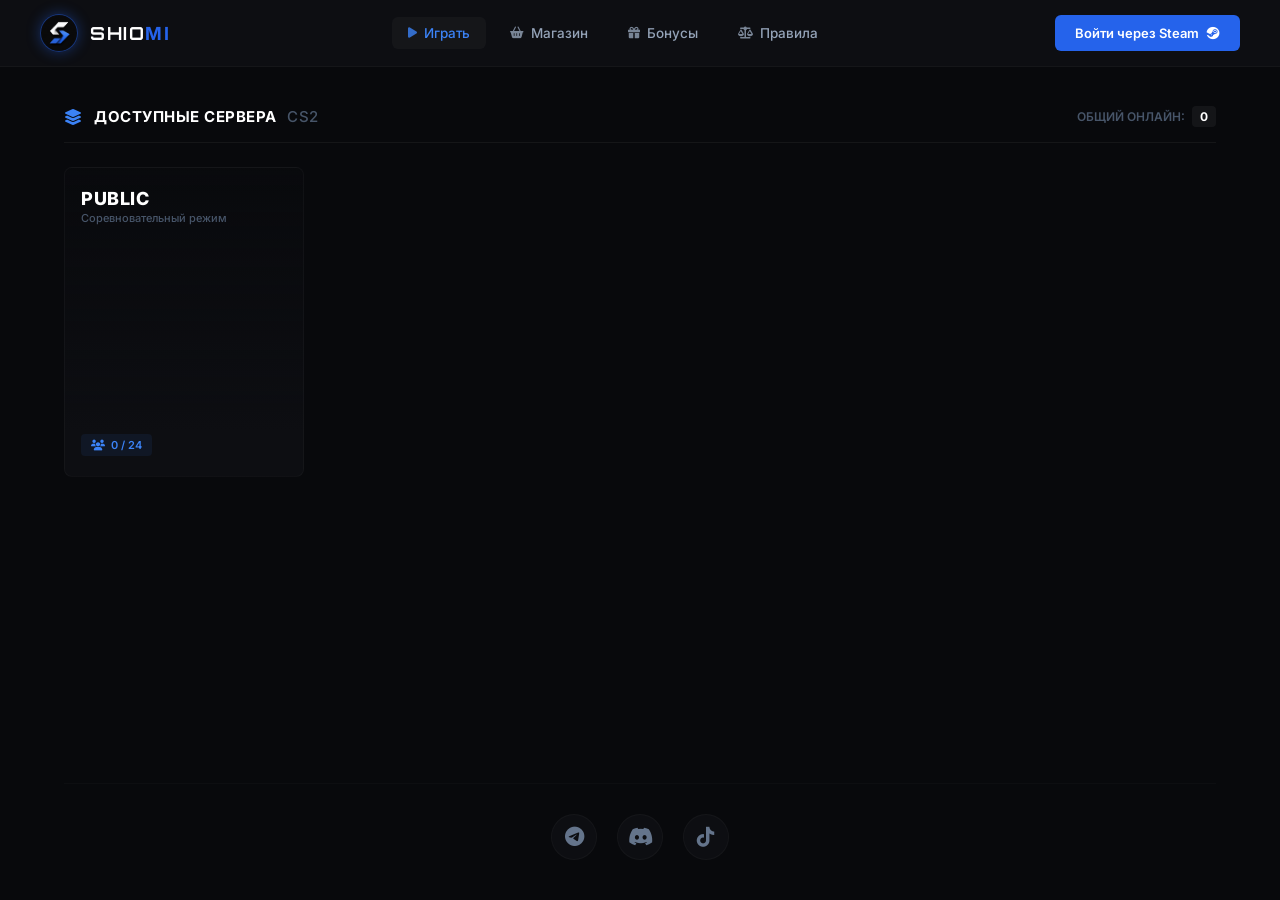
==== index.html @ 79d38d44 "Deploy frontend" ====
<!DOCTYPE html>
<html lang="ru">
<head>
    <meta charset="UTF-8">
    <meta name="viewport" content="width=device-width, initial-scale=1.0">
    <title>ShioMI — Сервера KC2</title>
    <link rel="stylesheet" href="style.css">
    <link rel="stylesheet" href="https://cdnjs.cloudflare.com/ajax/libs/font-awesome/6.4.0/css/all.min.css">
</head>
<body>

    <header class="header">
        <div class="logo-section">
            <div class="logo-icon">ShioMI</div>
            <span class="logo-text">SHIO<span>MI</span></span>
        </div>
        
        <nav class="nav">
            <a href="#" class="nav-link active" data-tab="play"><i class="fa-solid fa-play"></i> Играть</a>
            <a href="#" class="nav-link" data-tab="shop"><i class="fa-solid fa-basket-shopping"></i> Магазин</a>
            <a href="#" class="nav-link" data-tab="bonus"><i class="fa-solid fa-gift"></i> Бонусы</a>
            <a href="#" class="nav-link" data-tab="rules"><i class="fa-solid fa-scale-balanced"></i> Правила</a>
        </nav>

        <button class="btn-steam" id="steamBtn">
            Войти через Steam <i class="fa-brands fa-steam"></i>
        </button>
    </header>

    <main class="container">
        
        <div id="content-play" class="tab-content active">
            <div class="server-header">
                <div class="server-title">
                    <i class="fa-solid fa-layer-group text-blue"></i>
                    <h2>ДОСТУПНЫЕ СЕРВЕРА <span>CS2</span></h2>
                </div>
                <span class="player-count">ОБЩИЙ ОНЛАЙН: <strong id="live-online-header">0</strong></span>
            </div>

            <div class="server-content-area">
                <div class="server-card-layout">
                    <div id="publicServerCard" class="server-card-main" style="background-image: linear-gradient(to top, #0d0e12 15%, rgba(13, 14, 18, 0.2) 100%), url('https://images.unsplash.com/photo-1553481187-be93c21490a9?auto=format&fit=crop&q=80&w=400');">
                        <div class="card-inner">
                            <div class="card-header-info">
                                <h3>PUBLIC</h3>
                                <p>Соревновательный режим</p>
                            </div>
                            <div class="card-status-footer">
                                <span class="slots-badge"><i class="fa-solid fa-users"></i> <span id="live-online-card">0 / 24</span></span>
                            </div>
                        </div>
                    </div>
                </div>
            </div>
        </div>

        <div id="content-shop" class="tab-content">
            <div class="server-header">
                <div class="server-title">
                    <i class="fa-solid fa-basket-shopping text-blue"></i>
                    <h2>МАГАЗИН ДОНАТА <span></span></h2>
                </div>
            </div>

            <div class="shop-grid">
                <div class="shop-card shiomi-status">
                    <div class="shop-card-badge status-gold">EXCLUSIVE</div>
                    <div class="shop-card-icon"><i class="fa-solid fa-gem"></i></div>
                    <h3>SHIOMI STATUS</h3>
                    <p>Полный доступ ко всем функциям: уникальный префикс [SHIOMI], иммунитет, доступ ко всем приватным скинам и ножам, х3 кредиты и кастомный цвет чата.</p>
                    <div class="shop-price">599 ₽ <span>/ мес</span></div>
                    <button class="btn-buy-steam shiomi-btn">Купить через Steam <i class="fa-brands fa-steam"></i></button>
                </div>

                <div class="shop-card">
                    <div class="shop-card-icon"><i class="fa-solid fa-crown text-blue"></i></div>
                    <h3>VIP СТАТУС</h3>
                    <p>Доступ к уникальным скинам, префиксам и тегам в табе, х2 кредиты.</p>
                    <div class="shop-price">249 ₽ <span>/ мес</span></div>
                    <button class="btn-buy-steam">Купить через Steam <i class="fa-brands fa-steam"></i></button>
                </div>

                <div class="shop-card premium">
                    <div class="shop-card-badge">POPULAR</div>
                    <div class="shop-card-icon"><i class="fa-solid fa-shield-halved"></i></div>
                    <h3>PREMIUM VIP</h3>
                    <p>Все права обычного VIP + иммунитет к кику, кастомные трейлы и аура.</p>
                    <div class="shop-price">350 ₽ <span>/ мес</span></div>
                    <button class="btn-buy-steam premium-btn">Купить через Steam <i class="fa-brands fa-steam"></i></button>
                </div>

                <div class="shop-card">
                    <div class="shop-card-icon"><i class="fa-solid fa-wand-magic-sparkles text-blue"></i></div>
                    <h3>АДМИНКА</h3>
                    <p>Возможность модерировать сервер, банить читеров и следить за порядком.</p>
                    <div class="shop-price">650 ₽ <span>/ мес</span></div>
                    <button class="btn-buy-steam">Купить через Steam <i class="fa-brands fa-steam"></i></button>
                </div>
            </div>
        </div>

        <div id="content-bonus" class="tab-content">
            <div class="server-header">
                <div class="server-title">
                    <i class="fa-solid fa-box-open text-blue"></i>
                    <h2>КЕЙС ФОРТУНЫ <span></span></h2>
                </div>
            </div>

            <div class="case-opening-section">
                <div class="case-roulette-outer">
                    <div class="case-pointer-top"></div>
                    <div class="case-pointer-bottom"></div>
                    
                    <div class="case-window" id="caseWindow">
                        <div class="case-tape" id="caseTape"></div>
                    </div>
                </div>

                <div class="case-controls">
                    <button id="openCaseBtn" class="btn-open-case">ОТКРЫТЬ КЕЙС</button>
                    <div id="caseResultMessage" class="case-win-notif"></div>
                </div>

                <div class="case-odds-table">
                    <h3><i class="fa-solid fa-list-ul text-blue"></i> Возможные призы</h3>
                    <div class="odds-grid">
                        <div class="odd-item"><span class="rarity-dot gray"></span> 100 Кредитов <small>40%</small></div>
                        <div class="odd-item"><span class="rarity-dot blue"></span> 500 Кредитов <small>30%</small></div>
                        <div class="odd-item"><span class="rarity-dot cyan"></span> VIP (3 дня) <small>18%</small></div>
                        <div class="odd-item"><span class="rarity-dot purple"></span> PREMIUM (3 дня) <small>8%</small></div>
                        <div class="odd-item"><span class="rarity-dot red"></span> АДМИНКА (3 дня) <small>3.5%</small></div>
                        <div class="odd-item gold-text"><span class="rarity-dot gold"></span> SHIOMI STATUS <small>0.5%</small></div>
                    </div>
                </div>
            </div>
        </div>

        <div id="content-rules" class="tab-content">
            <div class="server-header">
                <div class="server-title">
                    <i class="fa-solid fa-scale-balanced text-blue"></i>
                    <h2>СВОД ПРАВИЛ ПРОЕКТА</h2>
                </div>
            </div>

            <div class="rules-accordion">
                <div class="rules-item">
                    <div class="rules-question">1. Игровой процесс <i class="fa-solid fa-chevron-down"></i></div>
                    <div class="rules-answer">
                        Запрещено использование любых сторонних программ, скриптов, макросов или читов, дающих преимущество над другими игроками. Наказание: перманентный бан.
                    </div>
                </div>
                <div class="rules-item">
                    <div class="rules-question">2. Общение в чате и микрофоне <i class="fa-solid fa-chevron-down"></i></div>
                    <div class="rules-answer">
                        Запрещены оскорбления игроков, администрации, разжигание конфликтов, спам, флуд и реклама сторонних ресурсов. Уважайте окружающих. Наказание: мут от 30 минут до суток.
                    </div>
                </div>
                <div class="rules-item">
                    <div class="rules-question">3. Обязанности Администрации <i class="fa-solid fa-chevron-down"></i></div>
                    <div class="rules-answer">
                        Администратор обязан следить за порядком и справедливо наказывать нарушителей. Администратору запрещено злоупотреблять правами или кикать игроков без весомой причины.
                    </div>
                </div>
            </div>
        </div>

        <div id="serverModal" class="modal-overlay">
            <div class="modal-content">
                <button id="closeModalBtn" class="modal-close-btn">&times;</button>
                
                <div class="modal-server-badge">CS2 СЕРВЕР</div>
                <h3 class="modal-server-title">SHIOMI PUBLIC</h3>
                <p class="modal-server-desc">Классический соревновательный режим с уникальными скинами, проработанным балансом и лучшим тикрейтом.</p>
                
                <div class="modal-info-grid">
                    <div class="modal-info-item">
                        <span class="info-label">Текущий статус</span>
                        <span class="info-value text-blue"><i class="fa-solid fa-circle-check"></i> Работает</span>
                    </div>
                    <div class="modal-info-item">
                        <span class="info-label">Игроки онлайн</span>
                        <span class="info-value" id="modal-online-val">0 / 24</span>
                    </div>
                </div>

                <div class="ip-address-block">
                    <span class="ip-title">АДРЕС ДЛЯ ПОДКЛЮЧЕНИЯ</span>
                    <div class="ip-input-wrapper">
                        <input type="text" id="serverIpInput" value="170.168.115.48:27115" readonly>
                        <button id="copyIpBtn" class="btn-copy-ip" title="Копировать IP">
                            <i class="fa-regular fa-copy"></i>
                        </button>
                    </div>
                </div>

                <a href="steam://connect/170.168.115.48:27115" class="btn-connect-server">
                    ПОДКЛЮЧИТЬСЯ <i class="fa-solid fa-angles-right"></i>
                </a>
            </div>
        </div>

        <footer class="main-footer">
            <div class="footer-socials">
                <a href="https://t.me/shiomiteam" target="_blank" class="social-icon tg" title="Telegram">
                    <i class="fa-brands fa-telegram"></i>
                </a>
                <a href="https://discord.gg/QyHz7xycp" target="_blank" class="social-icon dc" title="Discord">
                    <i class="fa-brands fa-discord"></i>
                </a>
                <a href="https://tiktok.com/@твой_профиль" target="_blank" class="social-icon tt" title="TikTok">
                    <i class="fa-brands fa-tiktok"></i>
                </a>
            </div>
        </footer>

    </main>

    <script>
        // Измени на адрес своего бэкенда на хостинге, когда выложишь проект в сеть
        const BACKEND_URL = 'https://shiomi-backend.onrender.com';

        // Переключение вкладок
        const navLinks = document.querySelectorAll('.nav-link');
        const tabContents = document.querySelectorAll('.tab-content');

        navLinks.forEach(link => {
            link.addEventListener('click', (e) => {
                e.preventDefault();
                navLinks.forEach(l => l.classList.remove('active'));
                link.classList.add('active');
                tabContents.forEach(content => content.classList.remove('active'));
                const targetTab = link.getAttribute('data-tab');
                document.getElementById(`content-${targetTab}`).classList.add('active');
            });
        });

        // Спойлеры правил
        const rulesItems = document.querySelectorAll('.rules-item');
        rulesItems.forEach(item => {
            const question = item.querySelector('.rules-question');
            question.addEventListener('click', () => {
                item.classList.toggle('open');
            });
        });

        // ================= ЛОГИКА МОДАЛЬНОГО ОКНА СЕРВЕРА =================
        const serverCard = document.getElementById('publicServerCard');
        const serverModal = document.getElementById('serverModal');
        const closeModalBtn = document.getElementById('closeModalBtn');
        const copyIpBtn = document.getElementById('copyIpBtn');
        const serverIpInput = document.getElementById('serverIpInput');

        if (serverCard && serverModal) {
            serverCard.addEventListener('click', () => {
                serverModal.classList.add('active');
            });

            closeModalBtn.addEventListener('click', () => {
                serverModal.classList.remove('active');
            });

            serverModal.addEventListener('click', (e) => {
                if (e.target === serverModal) {
                    serverModal.classList.remove('active');
                }
            });
        }

        if (copyIpBtn && serverIpInput) {
            copyIpBtn.addEventListener('click', () => {
                serverIpInput.select();
                serverIpInput.setSelectionRange(0, 99999);
                navigator.clipboard.writeText(serverIpInput.value);
                
                const origIcon = copyIpBtn.innerHTML;
                copyIpBtn.innerHTML = '<i class="fa-solid fa-check" style="color: #22c55e;"></i>';
                setTimeout(() => {
                    copyIpBtn.innerHTML = origIcon;
                }, 2000);
            });
        }

        // ================= ЛОГИКА ДЛЯ СУНДУКА (КЕЙСА) =================
        const prizes = [
            { name: "100 КРЕДИТОВ", rarity: "gray", icon: "fa-solid fa-coins" },
            { name: "500 КРЕДИТОВ", rarity: "blue", icon: "fa-solid fa-coins" },
            { name: "VIP (3 ДНЯ)", rarity: "cyan", icon: "fa-solid fa-crown" },
            { name: "PREMIUM (3 ДНЯ)", rarity: "purple", icon: "fa-solid fa-shield-halved" },
            { name: "АДМИНКА (3 ДНЯ)", rarity: "red", icon: "fa-solid fa-wand-magic-sparkles" },
            { name: "SHIOMI STATUS", rarity: "gold", icon: "custom" }
        ];

        const chances = [40, 30, 18, 8, 3.5, 0.5];
        const tape = document.getElementById('caseTape');
        const openBtn = document.getElementById('openCaseBtn');
        const resultMsg = document.getElementById('caseResultMessage');
        const ITEM_WIDTH = 160;

        function getRandomPrize() {
            let r = Math.random() * 100;
            let acc = 0;
            for (let i = 0; i < chances.length; i++) {
                acc += chances[i];
                if (r <= acc) return prizes[i];
            }
            return prizes[0];
        }

        function initTape() {
            tape.innerHTML = '';
            for (let i = 0; i < 75; i++) {
                const prize = getRandomPrize();
                const item = document.createElement('div');
                item.className = `tape-item rarity-${prize.rarity}`;
                
                if (prize.icon === 'custom') {
                    item.innerHTML = `<div class="item-img custom-logo-item"></div><div class="item-name">${prize.name}</div>`;
                } else {
                    item.innerHTML = `<div class="item-img"><i class="${prize.icon}"></i></div><div class="item-name">${prize.name}</div>`;
                }
                tape.appendChild(item);
            }
        }

        if (tape) {
            initTape();
        }

        if (openBtn) {
            openBtn.addEventListener('click', () => {
                openBtn.disabled = true;
                resultMsg.classList.remove('show');
                
                tape.style.transition = 'none';
                tape.style.transform = 'translateX(0px)';
                
                initTape();

                const winIndex = 50; 
                const winningPrize = getRandomPrize();
                
                const items = tape.querySelectorAll('.tape-item');
                const targetItem = items[winIndex];
                targetItem.className = `tape-item rarity-${winningPrize.rarity}`;
                if (winningPrize.icon === 'custom') {
                    targetItem.innerHTML = `<div class="item-img custom-logo-item"></div><div class="item-name">${winningPrize.name}</div>`;
                } else {
                    targetItem.innerHTML = `<div class="item-img"><i class="${winningPrize.icon}"></i></div><div class="item-name">${winningPrize.name}</div>`;
                }

                const windowWidth = document.getElementById('caseWindow').offsetWidth;
                const targetPos = (winIndex * ITEM_WIDTH) - (windowWidth / 2) + (ITEM_WIDTH / 2);
                
                const randomShift = Math.floor(Math.random() * 80) - 40;

                setTimeout(() => {
                    tape.style.transition = 'transform 5s cubic-bezier(0.1, 0.8, 0.1, 1)';
                    tape.style.transform = `translateX(-${targetPos + randomShift}px)`;
                }, 50);

                setTimeout(() => {
                    resultMsg.innerHTML = `ВЫ ВЫИГРАЛИ: <span class="text-${winningPrize.rarity}">${winningPrize.name}</span>`;
                    resultMsg.classList.add('show');
                    openBtn.disabled = false;
                }, 5300);
            });
        }

        // ================= СИНХРОНИЗАЦИЯ С БЭКЕНДОМ =================

        // Получение онлайна с бэка в реальном времени
        async function updateServerStats() {
            try {
                const response = await fetch(`${BACKEND_URL}/api/server-stats`);
                const data = await response.json();
                document.getElementById('live-online-header').innerText = data.online;
                document.getElementById('live-online-card').innerText = `${data.online} / ${data.maxPlayers}`;
                
                const modalOnline = document.getElementById('modal-online-val');
                if (modalOnline) {
                    modalOnline.innerText = `${data.online} / ${data.maxPlayers}`;
                }
            } catch (err) {
                console.error("Ошибка обновления статистики:", err);
            }
        }
        updateServerStats();
        setInterval(updateServerStats, 15000);

        // Кнопка перенаправления на авторизацию Steam
        const steamBtn = document.getElementById('steamBtn');
        if (steamBtn) {
            steamBtn.addEventListener('click', () => {
                window.location.href = `${BACKEND_URL}/auth/steam`;
            });
        }

        // Проверка авторизации (добавлен credentials для кук сессий)
        async function checkAuth() {
            try {
                const response = await fetch(`${BACKEND_URL}/api/user`, { credentials: 'include' });
                const user = await response.json();
                if (user.logged && steamBtn) {
                    steamBtn.outerHTML = `
                        <div class="user-profile-header">
                            <img src="${user.avatar}" alt="Avatar" class="user-avatar">
                            <span class="user-name">${user.username}</span>
                            <a href="${BACKEND_URL}/auth/logout" class="btn-logout" title="Выйти"><i class="fa-solid fa-right-from-bracket"></i></a>
                        </div>
                    `;
                }
            } catch (err) {
                console.error("Ошибка проверки авторизации:", err);
            }
        }
        checkAuth();
    </script>
</body>
</html>
---- style.css ----
/* ==========================================================================
   ОСНОВНЫЕ СТИЛИ И ПАЛИТРА ПРОЕКТА SHIOMI
   ========================================================================== */
@import url('https://fonts.googleapis.com/css2?family=Inter:wght@400;500;600;700;800&family=Orbitron:wght@700;900&display=swap');

* {
    margin: 0;
    padding: 0;
    box-sizing: border-box;
    font-family: 'Inter', sans-serif;
}

body {
    background-color: #08090c;
    color: #94a3b8;
    min-height: 100vh;
    display: flex;
    flex-direction: column;
    overflow-x: hidden;
}

/* Кастомный неоновый скроллбар */
::-webkit-scrollbar {
    width: 6px;
}
::-webkit-scrollbar-track {
    background: #08090c;
}
::-webkit-scrollbar-thumb {
    background: #2563eb;
    border-radius: 3px;
}

/* ==========================================================================
   ШАПКА САЙТА (HEADER)
   ========================================================================== */
.header {
    background-color: #0d0e12;
    padding: 14px 40px;
    display: flex;
    justify-content: space-between;
    align-items: center;
    border-bottom: 1px solid rgba(255, 255, 255, 0.03);
}

.logo-section {
    display: flex;
    align-items: center;
    gap: 12px;
}

.logo-icon {
    width: 38px;
    height: 38px;
    border-radius: 50%;
    background-image: url('logo.jpg'); 
    background-size: cover;
    background-position: center;
    position: relative;
    border: 1px solid rgba(37, 99, 235, 0.5);
    box-shadow: 0 0 14px rgba(37, 99, 235, 0.4);
    font-size: 0; 
    color: transparent;
}

.logo-text {
    font-family: 'Orbitron', sans-serif;
    font-weight: 700;
    font-size: 18px;
    color: #fff;
    letter-spacing: 1.5px;
}

.logo-text span {
    color: #2563eb;
}

.nav {
    display: flex;
    gap: 8px;
}

.nav-link {
    color: #94a3b8;
    text-decoration: none;
    font-size: 13.5px;
    font-weight: 500;
    padding: 8px 16px;
    border-radius: 6px;
    display: flex;
    align-items: center;
    gap: 7px;
    transition: all 0.2s ease;
}

.nav-link i {
    font-size: 12px;
    opacity: 0.8;
}

.nav-link:hover, .nav-link.active {
    color: #fff;
    background-color: rgba(255, 255, 255, 0.03);
}

.nav-link.active {
    color: #3b82f6;
}

.btn-steam {
    background-color: #2563eb;
    color: #fff;
    border: none;
    font-size: 13px;
    font-weight: 600;
    padding: 10px 20px;
    border-radius: 6px;
    cursor: pointer;
    display: flex;
    align-items: center;
    gap: 8px;
    transition: background-color 0.2s;
}

.btn-steam:hover {
    background-color: #1d4ed8;
}

.user-profile-header {
    display: flex;
    align-items: center;
    gap: 12px;
    background: rgba(255, 255, 255, 0.02);
    padding: 6px 14px;
    border-radius: 8px;
    border: 1px solid rgba(255, 255, 255, 0.05);
    animation: fadeIn 0.3s ease;
}

.user-avatar {
    width: 32px;
    height: 32px;
    border-radius: 6px;
    border: 1px solid #2563eb;
}

.user-name {
    color: #fff;
    font-size: 14px;
    font-weight: 600;
}

.btn-logout {
    color: #475569;
    text-decoration: none;
    font-size: 14px;
    margin-left: 4px;
    transition: color 0.2s;
    display: flex;
    align-items: center;
}

.btn-logout:hover {
    color: #ef4444;
}

/* ==========================================================================
   ОСНОВНОЙ КОНТЕНТ (CONTAINER)
   ========================================================================== */
.container {
    max-width: 1200px;
    width: 100%;
    margin: 40px auto auto auto;
    padding: 0 24px;
    display: flex;
    flex-direction: column;
    flex-grow: 1;
}

.server-header {
    display: flex;
    justify-content: space-between;
    align-items: center;
    border-bottom: 1px solid rgba(255, 255, 255, 0.05);
    padding-bottom: 16px;
    margin-bottom: 24px;
}

.server-title {
    display: flex;
    align-items: center;
    gap: 12px;
}

.server-title h2 {
    font-size: 15px;
    font-weight: 700;
    color: #fff;
    letter-spacing: 0.5px;
}

.server-title h2 span {
    color: #475569;
    font-weight: 500;
    margin-left: 6px;
}

.text-blue {
    color: #2563eb;
}

.player-count {
    font-size: 12px;
    font-weight: 600;
    color: #475569;
}

.player-count strong {
    color: #fff;
    background-color: rgba(255, 255, 255, 0.05);
    padding: 3px 8px;
    border-radius: 4px;
    margin-left: 4px;
}

/* ==========================================================================
   ВКЛАДКА: ИГРАТЬ (КАРТОЧКИ СЕРВЕРОВ)
   ========================================================================== */
.server-content-area {
    display: flex;
    justify-content: flex-start;
    margin-bottom: 60px;
}

.server-card-layout {
    width: 240px;
}

.server-card-main {
    height: 310px;
    border-radius: 8px;
    background-size: cover;
    background-position: center;
    position: relative;
    border: 1px solid rgba(255, 255, 255, 0.03);
    cursor: pointer;
    overflow: hidden;
    transition: transform 0.2s, box-shadow 0.2s;
}

.server-card-main::before {
    content: '';
    position: absolute;
    inset: 0;
    border-radius: 8px;
    padding: 1px;
    background: linear-gradient(to bottom, transparent, transparent);
    -webkit-mask: linear-gradient(#fff 0 0) content-box, linear-gradient(#fff 0 0);
    -webkit-mask-composite: xor;
    mask-composite: exclude;
    pointer-events: none;
    transition: background 0.3s ease;
}

.server-card-main:hover {
    transform: translateY(-4px);
    box-shadow: 0 12px 24px rgba(37, 99, 213, 0.2);
}

.server-card-main:hover::before {
    background: linear-gradient(to top, #2563eb, transparent);
}

.card-inner {
    position: absolute;
    inset: 0;
    display: flex;
    flex-direction: column;
    justify-content: space-between;
    padding: 20px 16px;
    z-index: 2;
}

.card-header-info h3 {
    font-size: 18px;
    font-weight: 800;
    color: #fff;
    letter-spacing: 0.5px;
    margin-bottom: 2px;
}

.card-header-info p {
    font-size: 11px;
    color: #475569;
    font-weight: 500;
}

.slots-badge {
    font-size: 11px;
    font-weight: 600;
    color: #3b82f6;
    background-color: rgba(59, 130, 246, 0.08);
    padding: 4px 10px;
    border-radius: 4px;
    display: inline-flex;
    align-items: center;
    gap: 6px;
}

/* Логика вкладок */
.tab-content {
    display: none;
    animation: fadeIn 0.3s ease-in-out;
}

.tab-content.active {
    display: block;
}

@keyframes fadeIn {
    from { opacity: 0; transform: translateY(6px); }
    to { opacity: 1; transform: translateY(0); }
}

/* ==========================================================================
   ВКЛАДКА: МАГАЗИН (VIP КАРТОЧКИ)
   ========================================================================== */
.shop-grid {
    display: grid;
    grid-template-columns: repeat(auto-fit, minmax(260px, 1fr));
    gap: 24px;
    margin: 20px 0 60px 0;
}

.shop-card {
    background-color: #0d0e12;
    border: 1px solid rgba(255, 255, 255, 0.02);
    border-radius: 10px;
    padding: 30px 24px;
    text-align: center;
    position: relative;
    display: flex;
    flex-direction: column;
    align-items: center;
    transition: transform 0.2s, box-shadow 0.2s;
}

.shop-card:hover {
    transform: translateY(-4px);
}

.shop-card-badge {
    position: absolute;
    top: 12px;
    right: 12px;
    background-color: #2563eb;
    color: #fff;
    font-size: 9px;
    font-weight: 700;
    padding: 2px 6px;
    border-radius: 4px;
    letter-spacing: 0.5px;
}

.shop-card-icon {
    font-size: 28px;
    margin-bottom: 16px;
    color: #fff;
}

.shop-card h3 {
    color: #fff;
    font-size: 16px;
    font-weight: 700;
    margin-bottom: 8px;
}

.shop-card p {
    font-size: 12px;
    color: #64748b;
    line-height: 1.5;
    margin-bottom: 20px;
    min-height: 36px;
}

.shop-price {
    font-size: 24px;
    font-weight: 800;
    color: #fff;
    margin-bottom: 20px;
    margin-top: auto;
}

.shop-price span {
    font-size: 13px;
    color: #475569;
    font-weight: 400;
}

.btn-buy-steam {
    width: 100%;
    background-color: #1a1c24;
    color: #fff;
    border: 1px solid rgba(255, 255, 255, 0.05);
    padding: 12px;
    border-radius: 6px;
    font-size: 12.5px;
    font-weight: 600;
    cursor: pointer;
    display: flex;
    align-items: center;
    justify-content: center;
    gap: 8px;
    transition: all 0.2s ease;
}

.btn-buy-steam:hover {
    background-color: #2563eb;
    border-color: #2563eb;
    box-shadow: 0 0 12px rgba(37, 99, 235, 0.35);
}

.shop-card.premium {
    border: 1px solid rgba(37, 99, 235, 0.25);
    box-shadow: 0 10px 30px rgba(37, 99, 235, 0.04);
}

.shop-card.premium .shop-card-icon {
    color: #3b82f6;
    text-shadow: 0 0 15px rgba(59, 130, 246, 0.5);
}

.premium-btn {
    background-color: #2563eb;
    border-color: #2563eb;
    box-shadow: 0 0 10px rgba(37, 99, 235, 0.2);
}

.premium-btn:hover {
    background-color: #1d4ed8;
    border-color: #1d4ed8;
    box-shadow: 0 0 16px rgba(37, 99, 235, 0.5);
}

.shop-card.shiomi-status {
    border: 1px solid rgba(234, 179, 8, 0.3);
    background: linear-gradient(180deg, #0d0e12 0%, #12100d 100%);
    box-shadow: 0 10px 30px rgba(234, 179, 8, 0.03);
}

.shop-card.shiomi-status:hover {
    box-shadow: 0 12px 24px rgba(234, 179, 8, 0.15);
}

.status-gold {
    background: linear-gradient(90deg, #eab308, #ca8a04) !important;
    color: #000 !important;
    font-weight: 800 !important;
}

.shop-card.shiomi-status .shop-card-icon {
    color: #eab308;
    text-shadow: 0 0 20px rgba(234, 179, 8, 0.6);
    animation: pulseGlow 2s infinite alternate;
}

@keyframes pulseGlow {
    from { text-shadow: 0 0 15px rgba(234, 179, 8, 0.4); }
    to { text-shadow: 0 0 25px rgba(234, 179, 8, 0.8); transform: scale(1.05); }
}

.shiomi-btn {
    background: linear-gradient(90deg, #eab308, #ca8a04);
    color: #0d0e12;
    border: none;
    font-weight: 700;
}

.shiomi-btn:hover {
    background: linear-gradient(90deg, #facc15, #eab308);
    color: #000;
    box-shadow: 0 0 16px rgba(234, 179, 8, 0.4) !important;
}

/* ==========================================================================
   СУНДУК / РУЛЕТКА (КЕЙСЫ В СТИЛЕ CS2)
   ========================================================================== */
.case-opening-section {
    background: #0d0e12;
    border-radius: 12px;
    padding: 40px;
    border: 1px solid rgba(255, 255, 255, 0.02);
    box-shadow: 0 20px 40px rgba(0,0,0,0.4);
    display: flex;
    flex-direction: column;
    align-items: center;
    margin-bottom: 60px;
}

.case-roulette-outer {
    width: 100%;
    position: relative;
    margin-bottom: 35px;
}

.case-pointer-top, .case-pointer-bottom {
    position: absolute;
    left: 50%;
    transform: translateX(-50%);
    width: 4px;
    height: 24px;
    background: #2563eb;
    z-index: 10;
    box-shadow: 0 0 14px #2563eb;
}
.case-pointer-top { top: -6px; border-radius: 0 0 4px 4px; }
.case-pointer-bottom { bottom: -6px; border-radius: 4px 4px 0 0; }

.case-window {
    width: 100%;
    height: 155px;
    background: rgba(0, 0, 0, 0.4);
    border: 1px solid rgba(255, 255, 255, 0.04);
    overflow: hidden;
    position: relative;
    border-radius: 6px;
}

.case-tape {
    display: flex;
    position: absolute;
    left: 0;
    height: 100%;
    align-items: center;
    gap: 10px;
    padding: 0 10px;
    will-change: transform;
}

.tape-item {
    min-width: 150px;
    height: 135px;
    background: #12141c;
    border-radius: 6px;
    display: flex;
    flex-direction: column;
    align-items: center;
    justify-content: center;
    border-bottom: 4px solid #475569;
    flex-shrink: 0;
    transition: background-color 0.2s;
}

.item-img { font-size: 28px; margin-bottom: 12px; color: #fff; }
.item-name { font-size: 10px; font-weight: 800; text-align: center; color: #fff; letter-spacing: 0.5px; padding: 0 6px; }

.custom-logo-item {
    width: 46px;
    height: 46px;
    background-image: url('logo.jpg');
    background-size: cover;
    background-position: center;
    border-radius: 50%;
    border: 2px solid #eab308;
    box-shadow: 0 0 10px rgba(234, 179, 8, 0.4);
}

.rarity-gray { border-bottom-color: #475569; }
.rarity-blue { border-bottom-color: #3b82f6; background: linear-gradient(180deg, #12141c 0%, rgba(59, 130, 246, 0.05) 100%); }
.rarity-cyan { border-bottom-color: #06b6d4; background: linear-gradient(180deg, #12141c 0%, rgba(6, 182, 212, 0.05) 100%); }
.rarity-purple { border-bottom-color: #a855f7; background: linear-gradient(180deg, #12141c 0%, rgba(168, 85, 247, 0.05) 100%); }
.rarity-red { border-bottom-color: #ef4444; background: linear-gradient(180deg, #12141c 0%, rgba(239, 68, 68, 0.05) 100%); }
.rarity-gold { border-bottom-color: #eab308; background: linear-gradient(180deg, #12141c 0%, rgba(234, 179, 8, 0.08) 100%); }

.btn-open-case {
    background: #2563eb;
    color: #fff;
    border: none;
    padding: 15px 50px;
    border-radius: 6px;
    font-weight: 800;
    font-size: 13px;
    cursor: pointer;
    transition: background-color 0.2s, transform 0.1s;
    text-transform: uppercase;
    letter-spacing: 0.5px;
}
.btn-open-case:hover { background-color: #1d4ed8; }
.btn-open-case:active { transform: scale(0.98); }
.btn-open-case:disabled { opacity: 0.4; cursor: not-allowed; transform: none; }

.case-win-notif {
    margin-top: 25px;
    font-family: 'Orbitron', sans-serif;
    font-size: 15px;
    font-weight: 900;
    letter-spacing: 0.5px;
    color: #fff;
    opacity: 0;
    transform: translateY(5px);
    transition: all 0.4s ease;
}
.case-win-notif.show { opacity: 1; transform: translateY(0); }

.text-gray { color: #94a3b8; }
.text-blue { color: #3b82f6; }
.text-cyan { color: #06b6d4; }
.text-purple { color: #a855f7; }
.text-red { color: #ef4444; text-shadow: 0 0 10px rgba(239, 68, 68, 0.3); }
.text-gold { color: #eab308; text-shadow: 0 0 12px rgba(234, 179, 8, 0.5); }

.case-odds-table { width: 100%; margin-top: 45px; border-top: 1px solid rgba(255, 255, 255, 0.03); padding-top: 30px; }
.case-odds-table h3 { font-size: 13px; color: #fff; font-weight: 700; margin-bottom: 16px; }
.odds-grid { display: grid; grid-template-columns: repeat(auto-fit, minmax(160px, 1fr)); gap: 12px; width: 100%; }
.odd-item { background: #11131a; padding: 12px 16px; border-radius: 6px; font-size: 12px; font-weight: 600; color: #94a3b8; display: flex; align-items: center; gap: 10px; border: 1px solid rgba(255, 255, 255, 0.01); }
.odd-item small { margin-left: auto; color: #475569; font-weight: 700; }
.gold-text { color: #eab308 !important; }
.rarity-dot { width: 7px; height: 7px; border-radius: 50%; flex-shrink: 0; }
.rarity-dot.gray { background: #475569; }
.rarity-dot.blue { background: #3b82f6; }
.rarity-dot.cyan { background: #06b6d4; }
.rarity-dot.purple { background: #a855f7; }
.rarity-dot.red { background: #ef4444; }
.rarity-dot.gold { background: #eab308; box-shadow: 0 0 6px #eab308; }

/* ==========================================================================
   ВКЛАДКА: ПРОПУСК И ПРАВИЛА
   ========================================================================== */
.pass-container {
    background: linear-gradient(135deg, #0d0e12, #07080a);
    border: 1px solid rgba(255, 255, 255, 0.02);
    border-radius: 12px;
    padding: 40px;
    margin-bottom: 60px;
}

.pass-info-box h3 {
    color: #fff;
    font-size: 20px;
    margin-bottom: 12px;
}

.pass-info-box p {
    font-size: 14px;
    line-height: 1.6;
    max-width: 700px;
    margin-bottom: 20px;
}

.pass-status strong {
    color: #3b82f6;
}

.rules-accordion {
    display: flex;
    flex-direction: column;
    gap: 12px;
    max-width: 800px;
    margin-bottom: 60px;
}

.rules-item {
    background-color: #0d0e12;
    border: 1px solid rgba(255, 255, 255, 0.02);
    border-radius: 8px;
    overflow: hidden;
}

.rules-question {
    padding: 16px 20px;
    color: #fff;
    font-size: 14px;
    font-weight: 600;
    cursor: pointer;
    display: flex;
    justify-content: space-between;
    align-items: center;
    user-select: none;
}

.rules-question i {
    font-size: 12px;
    color: #475569;
    transition: transform 0.2s;
}

.rules-answer {
    padding: 0 20px;
    max-height: 0;
    overflow: hidden;
    color: #64748b;
    font-size: 13px;
    line-height: 1.6;
    transition: all 0.2s ease-out;
}

.rules-item.open .rules-question i {
    transform: rotate(180deg);
    color: #2563eb;
}

.rules-item.open .rules-answer {
    padding: 0 20px 20px 20px;
    max-height: 200px;
}

/* ==========================================================================
   НОВЫЕ СТИЛИ: МОДАЛЬНОЕ ОКНО ИНФОРМАЦИИ О СЕРВЕРЕ
   ========================================================================== */
.modal-overlay {
    position: fixed;
    top: 0;
    left: 0;
    width: 100%;
    height: 100%;
    background-color: rgba(4, 5, 7, 0.85);
    backdrop-filter: blur(8px); /* Размытие заднего плана */
    z-index: 100;
    display: flex;
    align-items: center;
    justify-content: center;
    opacity: 0;
    pointer-events: none;
    transition: opacity 0.3s ease;
}

.modal-overlay.active {
    opacity: 1;
    pointer-events: auto;
}

.modal-content {
    background-color: #0d0e12;
    border: 1px solid rgba(255, 255, 255, 0.05);
    box-shadow: 0 20px 50px rgba(0, 0, 0, 0.6), 0 0 30px rgba(37, 99, 235, 0.05);
    width: 100%;
    max-width: 460px;
    padding: 35px 30px;
    border-radius: 12px;
    position: relative;
    transform: scale(0.9);
    transition: transform 0.3s ease;
    display: flex;
    flex-direction: column;
}

.modal-overlay.active .modal-content {
    transform: scale(1);
}

.modal-close-btn {
    position: absolute;
    top: 15px;
    right: 20px;
    background: none;
    border: none;
    color: #475569;
    font-size: 28px;
    cursor: pointer;
    transition: color 0.2s;
}

.modal-close-btn:hover {
    color: #fff;
}

.modal-server-badge {
    align-self: flex-start;
    font-size: 10px;
    font-weight: 800;
    color: #2563eb;
    background-color: rgba(37, 99, 235, 0.08);
    padding: 4px 10px;
    border-radius: 4px;
    letter-spacing: 1px;
    margin-bottom: 12px;
}

.modal-server-title {
    color: #fff;
    font-size: 22px;
    font-weight: 800;
    font-family: 'Orbitron', sans-serif;
    letter-spacing: 0.5px;
    margin-bottom: 8px;
}

.modal-server-desc {
    font-size: 12.5px;
    color: #64748b;
    line-height: 1.6;
    margin-bottom: 24px;
}

.modal-info-grid {
    display: grid;
    grid-template-columns: 1fr 1fr;
    gap: 15px;
    margin-bottom: 24px;
}

.modal-info-item {
    background-color: #12141c;
    border: 1px solid rgba(255, 255, 255, 0.02);
    border-radius: 6px;
    padding: 12px 16px;
    display: flex;
    flex-direction: column;
    gap: 4px;
}

.info-label {
    font-size: 10px;
    font-weight: 700;
    color: #475569;
    text-transform: uppercase;
    letter-spacing: 0.5px;
}

.info-value {
    color: #fff;
    font-size: 14px;
    font-weight: 700;
    display: flex;
    align-items: center;
    gap: 6px;
}

.info-value i {
    font-size: 12px;
}

.ip-address-block {
    margin-bottom: 28px;
}

.ip-title {
    font-size: 10px;
    font-weight: 700;
    color: #475569;
    letter-spacing: 0.5px;
    display: block;
    margin-bottom: 8px;
}

.ip-input-wrapper {
    display: flex;
    background-color: #08090c;
    border: 1px solid rgba(255, 255, 255, 0.05);
    border-radius: 6px;
    overflow: hidden;
}

.ip-input-wrapper input {
    background: none;
    border: none;
    color: #fff;
    padding: 14px 16px;
    font-size: 14px;
    font-weight: 700;
    flex-grow: 1;
    outline: none;
    letter-spacing: 0.5px;
}

.btn-copy-ip {
    background-color: #12141c;
    border: none;
    border-left: 1px solid rgba(255, 255, 255, 0.05);
    color: #64748b;
    padding: 0 16px;
    cursor: pointer;
    font-size: 16px;
    transition: all 0.2s;
}

.btn-copy-ip:hover {
    color: #fff;
    background-color: #161924;
}

.btn-connect-server {
    background-color: #2563eb;
    color: #fff;
    text-decoration: none;
    text-align: center;
    font-size: 13px;
    font-weight: 800;
    padding: 15px;
    border-radius: 6px;
    display: flex;
    align-items: center;
    justify-content: center;
    gap: 8px;
    letter-spacing: 0.5px;
    box-shadow: 0 4px 12px rgba(37, 99, 235, 0.2);
    transition: all 0.2s ease;
}

.btn-connect-server:hover {
    background-color: #1d4ed8;
    box-shadow: 0 6px 18px rgba(37, 99, 235, 0.4);
}

.btn-connect-server i {
    font-size: 11px;
    transition: transform 0.2s;
}

.btn-connect-server:hover i {
    transform: translateX(3px);
}

/* ==========================================================================
   ФУТЕР И СОЦИАЛЬНЫЕ СЕТИ
   ========================================================================== */
.main-footer {
    margin-top: auto;
    margin-bottom: 40px;
    display: flex;
    justify-content: center;
    border-top: 1px solid rgba(255, 255, 255, 0.02);
    padding-top: 30px;
}

.footer-socials {
    display: flex;
    gap: 20px;
}

.social-icon {
    width: 46px;
    height: 46px;
    background-color: #0d0e12;
    border: 1px solid rgba(255, 255, 255, 0.03);
    color: #64748b;
    border-radius: 50%;
    display: flex;
    align-items: center;
    justify-content: center;
    font-size: 20px;
    text-decoration: none;
    transition: all 0.3s cubic-bezier(0.4, 0, 0.2, 1);
}

.social-icon.tg:hover {
    color: #fff;
    background-color: #0088cc;
    border-color: #0088cc;
    box-shadow: 0 0 16px rgba(0, 136, 204, 0.6);
    transform: translateY(-3px);
}

.social-icon.dc:hover {
    color: #fff;
    background-color: #5865F2;
    border-color: #5865F2;
    box-shadow: 0 0 16px rgba(88, 101, 242, 0.6);
    transform: translateY(-3px);
}

.social-icon.tt:hover {
    color: #fff;
    background-color: #010101;
    border-color: #fe2c55;
    box-shadow: -3px -3px 10px rgba(37, 244, 238, 0.5), 3px 3px 10px rgba(254, 44, 85, 0.5);
    transform: translateY(-3px);
}

/* Адаптивный дизайн */
@media (max-width: 768px) {
    .header { flex-direction: column; gap: 12px; padding: 15px; }
    .nav { flex-wrap: wrap; justify-content: center; }
    .server-content-area { justify-content: center; }
}
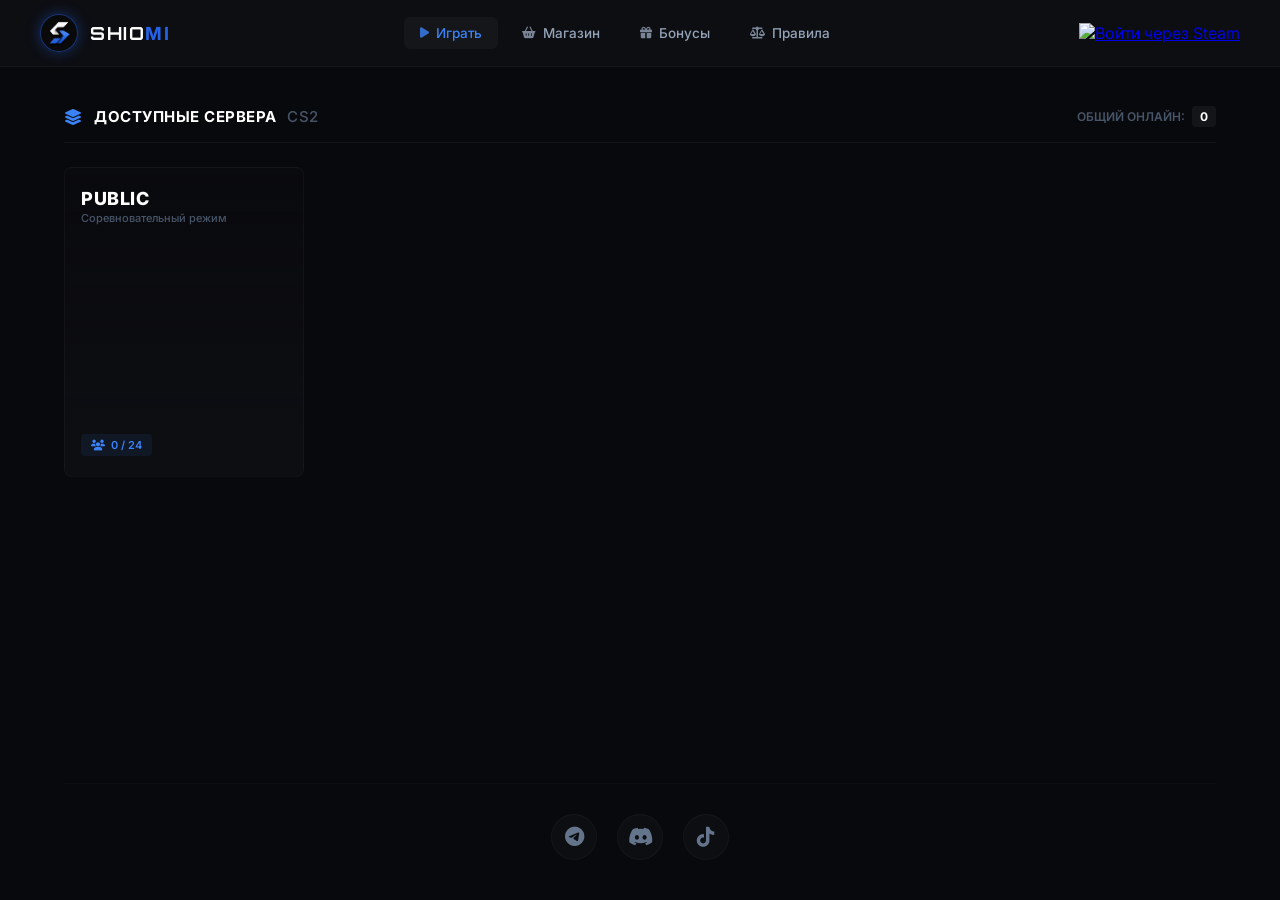
==== commit a97dfdf1: "deploy: интерфейс и логика авторизации" ====
--- a/index.html
+++ b/index.html
@@ -22,9 +22,20 @@
             <a href="#" class="nav-link" data-tab="rules"><i class="fa-solid fa-scale-balanced"></i> Правила</a>
         </nav>
 
-        <button class="btn-steam" id="steamBtn">
-            Войти через Steam <i class="fa-brands fa-steam"></i>
-        </button>
+        <div id="authContainer">
+    <a href="https://shiomi-backend.onrender.com/api/auth/steam" id="loginBtn" class="steam-login-btn">
+        <img src="https://community.akamai.steamstatic.com/public/images/signinthroughsteam/sits_01.png" alt="Войти через Steam">
+    </a>
+    
+    <div id="userProfile" class="user-profile-block" style="display: none;">
+        <img id="userAvatar" src="" alt="Аватар" class="avatar-img">
+        <div class="profile-info">
+            <span id="userName" class="user-name-text">Загрузка...</span>
+            <span id="userStatus" class="status-badge">Игрок</span>
+        </div>
+        <a href="https://shiomi-backend.onrender.com/api/auth/logout" id="logoutBtn" class="logout-link">Выйти</a>
+    </div>
+</div>
     </header>
 
     <main class="container">
@@ -215,208 +226,131 @@
                 </a>
             </div>
         </footer>
+        <section id="statsSection" class="stats-section" style="display: none;">
+    <h2 class="section-title">📊 Мой Личный Кабинет</h2>
+    <div class="stats-container">
+        <div class="stats-card">
+            <h3>Привилегии и Баланс</h3>
+            <div class="info-row">
+                <span>VIP статус:</span> 
+                <strong id="statVip" style="color: #ef4444;">Нет</strong>
+            </div>
+            <div class="info-row">
+                <span>Баланс кредитов:</span> 
+                <strong id="statCredits" style="color: #3b82f6;">0 💰</strong>
+            </div>
+        </div>
+        
+        <div class="stats-card">
+            <h3>Статистика на сервере</h3>
+            <div class="info-row">
+                <span>Убийства (Kills):</span> 
+                <strong id="statKills" style="color: #10b981;">0</strong>
+            </div>
+            <div class="info-row">
+                <span>Смерти (Deaths):</span> 
+                <strong id="statDeaths" style="color: #f59e0b;">0</strong>
+            </div>
+            <div class="info-row">
+                <span>K/D Ratio:</span> 
+                <strong id="statKd" style="color: #ffffff;">0.00</strong>
+            </div>
+        </div>
+    </div>
+</section>
 
     </main>
-
-    <script>
-        // Измени на адрес своего бэкенда на хостинге, когда выложишь проект в сеть
-        const BACKEND_URL = 'https://shiomi-backend.onrender.com';
-
-        // Переключение вкладок
-        const navLinks = document.querySelectorAll('.nav-link');
-        const tabContents = document.querySelectorAll('.tab-content');
-
-        navLinks.forEach(link => {
-            link.addEventListener('click', (e) => {
-                e.preventDefault();
-                navLinks.forEach(l => l.classList.remove('active'));
-                link.classList.add('active');
-                tabContents.forEach(content => content.classList.remove('active'));
-                const targetTab = link.getAttribute('data-tab');
-                document.getElementById(`content-${targetTab}`).classList.add('active');
-            });
-        });
-
-        // Спойлеры правил
-        const rulesItems = document.querySelectorAll('.rules-item');
-        rulesItems.forEach(item => {
-            const question = item.querySelector('.rules-question');
-            question.addEventListener('click', () => {
-                item.classList.toggle('open');
-            });
-        });
-
-        // ================= ЛОГИКА МОДАЛЬНОГО ОКНА СЕРВЕРА =================
-        const serverCard = document.getElementById('publicServerCard');
-        const serverModal = document.getElementById('serverModal');
-        const closeModalBtn = document.getElementById('closeModalBtn');
-        const copyIpBtn = document.getElementById('copyIpBtn');
-        const serverIpInput = document.getElementById('serverIpInput');
-
-        if (serverCard && serverModal) {
-            serverCard.addEventListener('click', () => {
-                serverModal.classList.add('active');
-            });
-
-            closeModalBtn.addEventListener('click', () => {
-                serverModal.classList.remove('active');
-            });
-
-            serverModal.addEventListener('click', (e) => {
-                if (e.target === serverModal) {
-                    serverModal.classList.remove('active');
+<script>
+    // URL твоего бэкенда на Render
+    const BACKEND_URL = "https://shiomi-backend.onrender.com";
+
+    // Функция проверки авторизации (добавлен credentials для кук сессий)
+    async function checkAuth() {
+        try {
+            const response = await fetch(`${BACKEND_URL}/api/user`, { credentials: 'include' });
+            const user = await response.json();
+            
+            const steamBtn = document.getElementById('steamBtn');
+            
+            if (user && user.username) {
+                // Если авторизован: меняем кнопку войти на красивый кликабельный профиль
+                steamBtn.innerHTML = `
+                    <div class="user-profile-header clickable-profile" onclick="switchTab('profile')">
+                        <img src="${user.avatar}" alt="Avatar" class="user-avatar">
+                        <span class="user-name">${user.username}</span>
+                    </div>
+                    <a href="${BACKEND_URL}/api/auth/logout" class="btn-logout" title="Выйти" style="margin-left: 10px; color: #ef4444;">
+                        <i class="fa-solid fa-right-from-bracket"></i>
+                    </a>
+                `;
+                
+                // Показываем секцию статистики (личный кабинет)
+                const statsSection = document.getElementById('statsSection');
+                if (statsSection) {
+                    statsSection.style.display = "block";
                 }
-            });
-        }
-
-        if (copyIpBtn && serverIpInput) {
-            copyIpBtn.addEventListener('click', () => {
-                serverIpInput.select();
-                serverIpInput.setSelectionRange(0, 99999);
-                navigator.clipboard.writeText(serverIpInput.value);
-                
-                const origIcon = copyIpBtn.innerHTML;
-                copyIpBtn.innerHTML = '<i class="fa-solid fa-check" style="color: #22c55e;"></i>';
-                setTimeout(() => {
-                    copyIpBtn.innerHTML = origIcon;
-                }, 2000);
-            });
-        }
-
-        // ================= ЛОГИКА ДЛЯ СУНДУКА (КЕЙСА) =================
-        const prizes = [
-            { name: "100 КРЕДИТОВ", rarity: "gray", icon: "fa-solid fa-coins" },
-            { name: "500 КРЕДИТОВ", rarity: "blue", icon: "fa-solid fa-coins" },
-            { name: "VIP (3 ДНЯ)", rarity: "cyan", icon: "fa-solid fa-crown" },
-            { name: "PREMIUM (3 ДНЯ)", rarity: "purple", icon: "fa-solid fa-shield-halved" },
-            { name: "АДМИНКА (3 ДНЯ)", rarity: "red", icon: "fa-solid fa-wand-magic-sparkles" },
-            { name: "SHIOMI STATUS", rarity: "gold", icon: "custom" }
-        ];
-
-        const chances = [40, 30, 18, 8, 3.5, 0.5];
-        const tape = document.getElementById('caseTape');
-        const openBtn = document.getElementById('openCaseBtn');
-        const resultMsg = document.getElementById('caseResultMessage');
-        const ITEM_WIDTH = 160;
-
-        function getRandomPrize() {
-            let r = Math.random() * 100;
-            let acc = 0;
-            for (let i = 0; i < chances.length; i++) {
-                acc += chances[i];
-                if (r <= acc) return prizes[i];
+            } else {
+                // Если не авторизован: скрываем статистику
+                const statsSection = document.getElementById('statsSection');
+                if (statsSection) {
+                    statsSection.style.display = "none";
+                }
             }
-            return prizes[0];
-        }
-
-        function initTape() {
-            tape.innerHTML = '';
-            for (let i = 0; i < 75; i++) {
-                const prize = getRandomPrize();
-                const item = document.createElement('div');
-                item.className = `tape-item rarity-${prize.rarity}`;
-                
-                if (prize.icon === 'custom') {
-                    item.innerHTML = `<div class="item-img custom-logo-item"></div><div class="item-name">${prize.name}</div>`;
-                } else {
-                    item.innerHTML = `<div class="item-img"><i class="${prize.icon}"></i></div><div class="item-name">${prize.name}</div>`;
-                }
-                tape.appendChild(item);
+        } catch (err) {
+            console.error("Ошибка проверки авторизации:", err);
+            // При ошибке на всякий случай скрываем личный кабинет
+            const statsSection = document.getElementById('statsSection');
+            if (statsSection) {
+                statsSection.style.display = "none";
             }
         }
-
-        if (tape) {
-            initTape();
-        }
-
-        if (openBtn) {
-            openBtn.addEventListener('click', () => {
-                openBtn.disabled = true;
-                resultMsg.classList.remove('show');
-                
-                tape.style.transition = 'none';
-                tape.style.transform = 'translateX(0px)';
-                
-                initTape();
-
-                const winIndex = 50; 
-                const winningPrize = getRandomPrize();
-                
-                const items = tape.querySelectorAll('.tape-item');
-                const targetItem = items[winIndex];
-                targetItem.className = `tape-item rarity-${winningPrize.rarity}`;
-                if (winningPrize.icon === 'custom') {
-                    targetItem.innerHTML = `<div class="item-img custom-logo-item"></div><div class="item-name">${winningPrize.name}</div>`;
-                } else {
-                    targetItem.innerHTML = `<div class="item-img"><i class="${winningPrize.icon}"></i></div><div class="item-name">${winningPrize.name}</div>`;
-                }
-
-                const windowWidth = document.getElementById('caseWindow').offsetWidth;
-                const targetPos = (winIndex * ITEM_WIDTH) - (windowWidth / 2) + (ITEM_WIDTH / 2);
-                
-                const randomShift = Math.floor(Math.random() * 80) - 40;
-
-                setTimeout(() => {
-                    tape.style.transition = 'transform 5s cubic-bezier(0.1, 0.8, 0.1, 1)';
-                    tape.style.transform = `translateX(-${targetPos + randomShift}px)`;
-                }, 50);
-
-                setTimeout(() => {
-                    resultMsg.innerHTML = `ВЫ ВЫИГРАЛИ: <span class="text-${winningPrize.rarity}">${winningPrize.name}</span>`;
-                    resultMsg.classList.add('show');
-                    openBtn.disabled = false;
-                }, 5300);
-            });
-        }
-
-        // ================= СИНХРОНИЗАЦИЯ С БЭКЕНДОМ =================
-
-        // Получение онлайна с бэка в реальном времени
-        async function updateServerStats() {
-            try {
-                const response = await fetch(`${BACKEND_URL}/api/server-stats`);
-                const data = await response.json();
-                document.getElementById('live-online-header').innerText = data.online;
-                document.getElementById('live-online-card').innerText = `${data.online} / ${data.maxPlayers}`;
-                
-                const modalOnline = document.getElementById('modal-online-val');
-                if (modalOnline) {
-                    modalOnline.innerText = `${data.online} / ${data.maxPlayers}`;
-                }
-            } catch (err) {
-                console.error("Ошибка обновления статистики:", err);
+    }
+
+    // Функция переключения на вкладку профиля / личного кабинета
+    function switchTab(tabName) {
+        // 1. Убираем активный класс со всех обычных вкладок контента (Магазин, Бонусы и т.д.)
+        document.querySelectorAll('.tab-content').forEach(tab => {
+            tab.classList.remove('tab-content-active');
+        });
+        
+        // 2. Убираем активный класс со всех ссылок в меню навигации
+        document.querySelectorAll('.nav-link').forEach(link => {
+            link.classList.remove('active');
+        });
+
+        // 3. Переключаемся на профиль
+        if (tabName === 'profile') {
+            const statsSection = document.getElementById('statsSection');
+            if (statsSection) {
+                statsSection.style.display = 'block';
+                // Плавно прокручиваем экран вниз к карточкам статистики игрока
+                statsSection.scrollIntoView({ behavior: 'smooth' });
             }
         }
-        updateServerStats();
-        setInterval(updateServerStats, 15000);
-
-        // Кнопка перенаправления на авторизацию Steam
-        const steamBtn = document.getElementById('steamBtn');
-        if (steamBtn) {
-            steamBtn.addEventListener('click', () => {
-                window.location.href = `${BACKEND_URL}/auth/steam`;
-            });
+    }
+
+    // Обновление реального онлайна твоего сервера
+    async function fetchServerOnline() {
+        try {
+            const res = await fetch(`${BACKEND_URL}/api/server/status`);
+            if (res.ok) {
+                const data = await res.json();
+                const onlineElem = document.getElementById('live-online-header');
+                if (onlineElem) {
+                    onlineElem.innerText = data.players || 0;
+                }
+            }
+        } catch (err) {
+            console.error("Не удалось обновить онлайн сервера:", err);
         }
-
-        // Проверка авторизации (добавлен credentials для кук сессий)
-        async function checkAuth() {
-            try {
-                const response = await fetch(`${BACKEND_URL}/api/user`, { credentials: 'include' });
-                const user = await response.json();
-                if (user.logged && steamBtn) {
-                    steamBtn.outerHTML = `
-                        <div class="user-profile-header">
-                            <img src="${user.avatar}" alt="Avatar" class="user-avatar">
-                            <span class="user-name">${user.username}</span>
-                            <a href="${BACKEND_URL}/auth/logout" class="btn-logout" title="Выйти"><i class="fa-solid fa-right-from-bracket"></i></a>
-                        </div>
-                    `;
-                }
-            } catch (err) {
-                console.error("Ошибка проверки авторизации:", err);
-            }
-        }
+    }
+
+    // Запуск скриптов при полной загрузке страницы
+    document.addEventListener('DOMContentLoaded', () => {
         checkAuth();
-    </script>
+        fetchServerOnline();
+        setInterval(fetchServerOnline, 30000); // Обновляем онлайн каждые 30 секунд
+    });
+</script>
 </body>
 </html>
--- a/style.css
+++ b/style.css
@@ -972,4 +972,143 @@
     .header { flex-direction: column; gap: 12px; padding: 15px; }
     .nav { flex-wrap: wrap; justify-content: center; }
     .server-content-area { justify-content: center; }
+}
+/* ================= СТИЛИ ДЛЯ ЛИЧНОГО КАБИНЕТА И СТАТИСТИКИ ================= */
+
+/* Контейнер профиля в шапке (справа от меню) */
+.user-profile-block {
+    display: flex;
+    align-items: center;
+    gap: 12px;
+    background: rgba(255, 255, 255, 0.03);
+    border: 1px solid rgba(255, 255, 255, 0.08);
+    padding: 6px 14px;
+    border-radius: 12px;
+    backdrop-filter: blur(10px);
+}
+
+/* Круглая аватарка из Steam */
+.avatar-img {
+    width: 38px;
+    height: 38px;
+    border-radius: 50%;
+    border: 2px solid #3b82f6; /* Синее свечение вокруг аватарки */
+    object-fit: cover;
+}
+
+/* Информация о пользователе (Ник + статус) */
+.profile-info {
+    display: flex;
+    flex-direction: column;
+}
+
+/* Текст никнейма */
+.user-name-text {
+    font-size: 14px;
+    font-weight: 600;
+    color: #fff;
+}
+
+/* Маленькая плашка статуса (Игрок / VIP) */
+.status-badge {
+    font-size: 10px;
+    background: #3b82f6;
+    padding: 2px 6px;
+    border-radius: 4px;
+    width: max-content;
+    margin-top: 2px;
+    font-weight: bold;
+    text-transform: uppercase;
+}
+
+/* Ссылка выхода из аккаунта */
+.logout-link {
+    color: #ef4444;
+    font-size: 13px;
+    text-decoration: none;
+    margin-left: 8px;
+    font-weight: 500;
+    transition: color 0.2s ease;
+}
+
+.logout-link:hover {
+    text-decoration: underline;
+    color: #f87171;
+}
+
+/* Секция статистики внизу страницы */
+.stats-section {
+    margin-top: 40px;
+    padding: 20px 0;
+    border-top: 1px solid rgba(255, 255, 255, 0.05);
+}
+
+/* Заголовок личного кабинета */
+.section-title {
+    font-size: 20px;
+    color: #fff;
+    margin-bottom: 20px;
+    text-transform: uppercase;
+    letter-spacing: 1px;
+}
+
+/* Сетка (флексбокс) для карточек */
+.stats-container {
+    display: flex;
+    gap: 25px;
+    flex-wrap: wrap;
+}
+
+/* Сами карточки статистики */
+.stats-card {
+    flex: 1;
+    min-width: 280px;
+    background: rgba(255, 255, 255, 0.02);
+    backdrop-filter: blur(15px);
+    border: 1px solid rgba(255, 255, 255, 0.06);
+    padding: 24px;
+    border-radius: 16px;
+    transition: transform 0.3s ease, border-color 0.3s ease;
+}
+
+.stats-card:hover {
+    transform: translateY(-2px);
+    border-color: rgba(59, 130, 246, 0.3); /* Подсветка при наведении */
+}
+
+/* Заголовки внутри карточек */
+.stats-card h3 {
+    font-size: 16px;
+    color: #94a3b8;
+    margin-bottom: 18px;
+    border-bottom: 1px solid rgba(255, 255, 255, 0.05);
+    padding-bottom: 8px;
+    text-transform: uppercase;
+}
+
+/* Строчки с данными (Название: Значение) */
+.info-row {
+    display: flex;
+    justify-content: space-between;
+    margin-bottom: 12px;
+    font-size: 15px;
+}
+
+.info-row span {
+    color: #cbd5e1;
+}
+
+.info-row strong {
+    font-weight: 600;
+}
+.clickable-profile {
+    cursor: pointer;
+    display: flex;
+    align-items: center;
+    gap: 8px;
+    transition: opacity 0.2s ease;
+}
+
+.clickable-profile:hover {
+    opacity: 0.85; /* Слегка затемняем при наведении, чтобы был виден клик */
 }
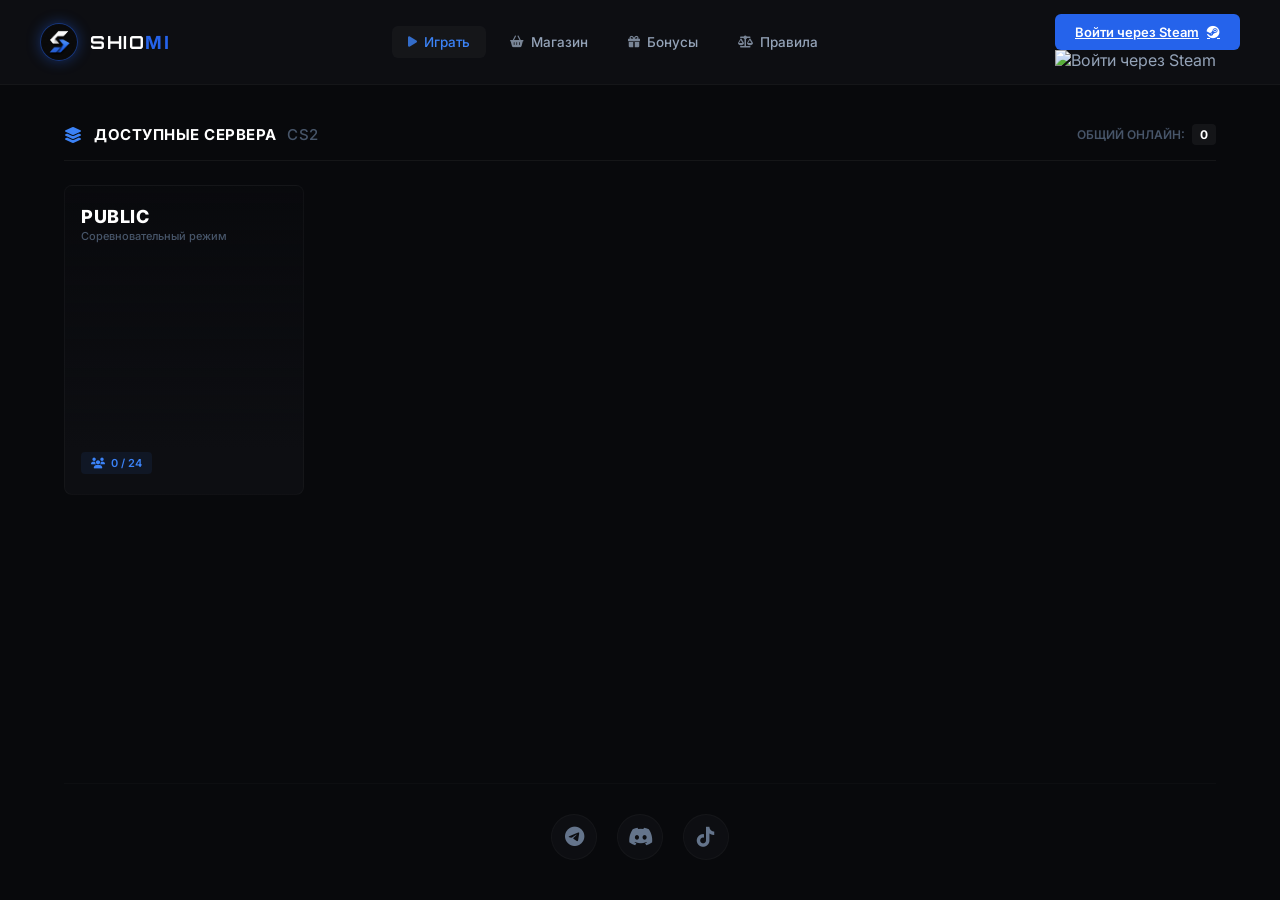
==== commit 4d82d7bc: "fix: добавил полную логику авторизации" ====
--- a/index.html
+++ b/index.html
@@ -23,7 +23,9 @@
         </nav>
 
         <div id="authContainer">
-    <a href="https://shiomi-backend.onrender.com/api/auth/steam" id="loginBtn" class="steam-login-btn">
+    <a href="https://shiomi-backend.onrender.com/api/auth/steam" class="btn-steam" id="steamBtn">
+    Войти через Steam <i class="fa-brands fa-steam"></i>
+</a>
         <img src="https://community.akamai.steamstatic.com/public/images/signinthroughsteam/sits_01.png" alt="Войти через Steam">
     </a>
     
@@ -264,72 +266,90 @@
     // URL твоего бэкенда на Render
     const BACKEND_URL = "https://shiomi-backend.onrender.com";
 
-    // Функция проверки авторизации (добавлен credentials для кук сессий)
+    // Функция проверки авторизации (с передачей credentials для кук сессий)
     async function checkAuth() {
         try {
             const response = await fetch(`${BACKEND_URL}/api/user`, { credentials: 'include' });
+            
+            // Если сервер ответил ошибкой (например, 401 или не авторизован)
+            if (!response.ok) {
+                hideProfileShowLogin();
+                return;
+            }
+
             const user = await response.json();
+            const steamBtn = document.getElementById('steamBtn');
+            const statsSection = document.getElementById('statsSection');
             
-            const steamBtn = document.getElementById('steamBtn');
-            
+            // Если пользователь успешно авторизован на бэкенде
             if (user && user.username) {
-                // Если авторизован: меняем кнопку войти на красивый кликабельный профиль
+                // Превращаем синюю кнопку в красивый блок профиля с аватаркой
+                steamBtn.className = "user-profile-block-wrapper"; // Сбрасываем старый класс ссылки
+                steamBtn.removeAttribute('href'); // Убираем прямую ссылку на логин
+                
                 steamBtn.innerHTML = `
-                    <div class="user-profile-header clickable-profile" onclick="switchTab('profile')">
+                    <div class="clickable-profile" onclick="switchTab('profile')">
                         <img src="${user.avatar}" alt="Avatar" class="user-avatar">
                         <span class="user-name">${user.username}</span>
                     </div>
-                    <a href="${BACKEND_URL}/api/auth/logout" class="btn-logout" title="Выйти" style="margin-left: 10px; color: #ef4444;">
+                    <a href="${BACKEND_URL}/api/auth/logout" class="btn-logout" title="Выйти" style="margin-left: 12px; color: #ef4444; text-decoration: none;">
                         <i class="fa-solid fa-right-from-bracket"></i>
                     </a>
                 `;
                 
-                // Показываем секцию статистики (личный кабинет)
-                const statsSection = document.getElementById('statsSection');
+                // Отображаем личный кабинет (карточки статистики)
                 if (statsSection) {
                     statsSection.style.display = "block";
                 }
             } else {
-                // Если не авторизован: скрываем статистику
-                const statsSection = document.getElementById('statsSection');
-                if (statsSection) {
-                    statsSection.style.display = "none";
-                }
+                // Если сервер вернул null, значит сессии нет
+                hideProfileShowLogin();
             }
         } catch (err) {
-            console.error("Ошибка проверки авторизации:", err);
-            // При ошибке на всякий случай скрываем личный кабинет
-            const statsSection = document.getElementById('statsSection');
-            if (statsSection) {
-                statsSection.style.display = "none";
-            }
+            console.error("Ошибка проверки авторизации игрока:", err);
+            // При любой сетевой ошибке гарантированно оставляем кнопку входа
+            hideProfileShowLogin();
         }
     }
 
-    // Функция переключения на вкладку профиля / личного кабинета
+    // Функция-помощник: возвращает стандартный синий вид кнопки "Войти через Steam"
+    function hideProfileShowLogin() {
+        const steamBtn = document.getElementById('steamBtn');
+        const statsSection = document.getElementById('statsSection');
+        
+        if (steamBtn) {
+            steamBtn.className = "btn-steam";
+            steamBtn.href = `${BACKEND_URL}/api/auth/steam`;
+            steamBtn.innerHTML = `Войти через Steam <i class="fa-brands fa-steam"></i>`;
+        }
+        
+        if (statsSection) {
+            statsSection.style.display = "none";
+        }
+    }
+
+    // Функция переключения вкладок и скролла к личному кабинету
     function switchTab(tabName) {
-        // 1. Убираем активный класс со всех обычных вкладок контента (Магазин, Бонусы и т.д.)
+        // Убираем активные классы со стандартных вкладок (Магазин, Бонусы и т.д.)
         document.querySelectorAll('.tab-content').forEach(tab => {
             tab.classList.remove('tab-content-active');
         });
         
-        // 2. Убираем активный класс со всех ссылок в меню навигации
         document.querySelectorAll('.nav-link').forEach(link => {
             link.classList.remove('active');
         });
 
-        // 3. Переключаемся на профиль
+        // Если кликнули по профилю — плавно скроллим к карточкам статистики внизу страницы
         if (tabName === 'profile') {
             const statsSection = document.getElementById('statsSection');
             if (statsSection) {
                 statsSection.style.display = 'block';
-                // Плавно прокручиваем экран вниз к карточкам статистики игрока
                 statsSection.scrollIntoView({ behavior: 'smooth' });
             }
         }
     }
 
-    // Обновление реального онлайна твоего сервера
+    // Получение и обновление реального онлайна сервера CS2
     async function fetchServerOnline() {
         try {
             const res = await fetch(`${BACKEND_URL}/api/server/status`);
@@ -345,11 +365,11 @@
         }
     }
 
-    // Запуск скриптов при полной загрузке страницы
+    // Запуск всех процессов после полной загрузки HTML-страницы
     document.addEventListener('DOMContentLoaded', () => {
         checkAuth();
         fetchServerOnline();
-        setInterval(fetchServerOnline, 30000); // Обновляем онлайн каждые 30 секунд
+        setInterval(fetchServerOnline, 30000); // Обновление онлайна каждые 30 секунд
     });
 </script>
 </body>
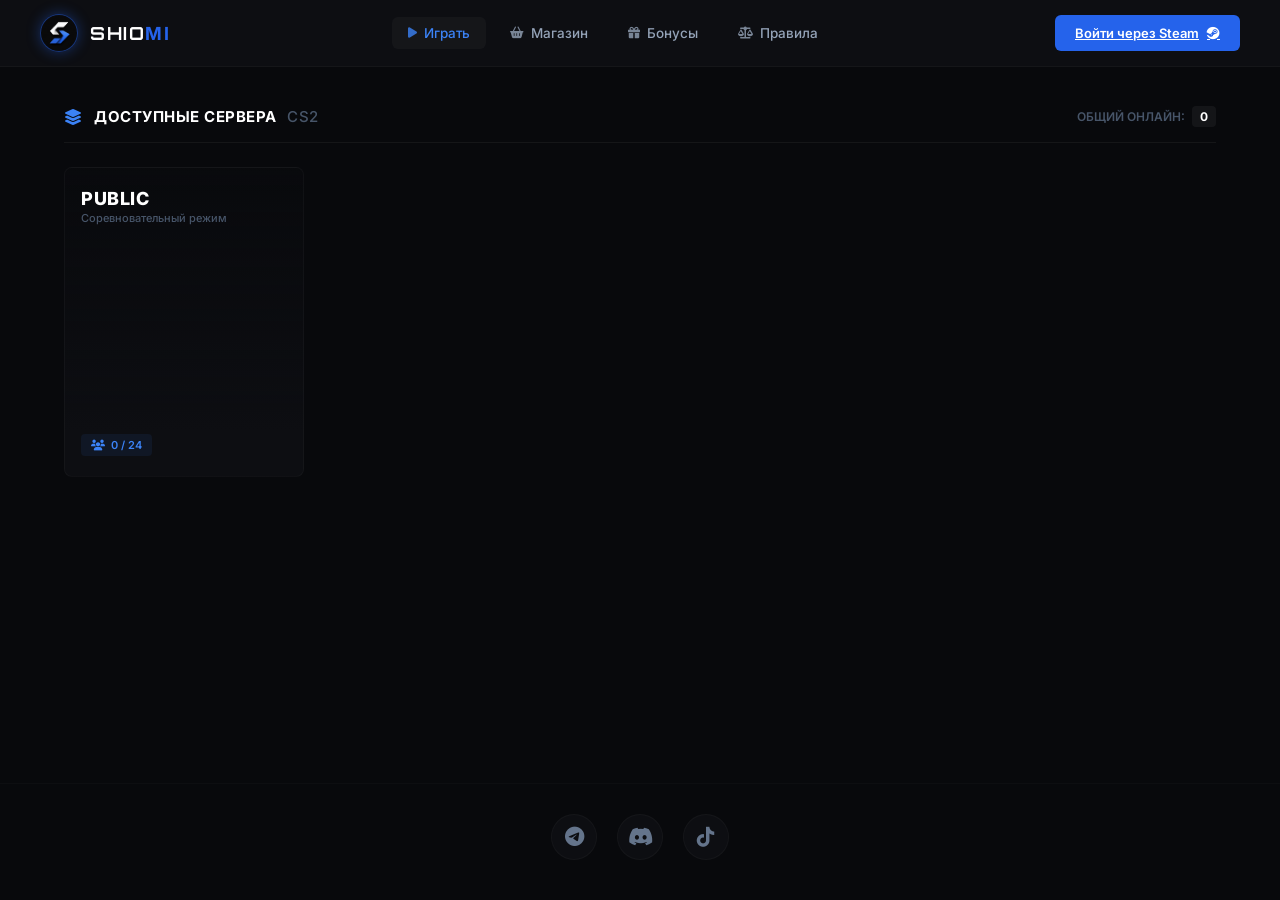
==== commit 7fa146d9: "fix: полностью починил верстку, табы и профиль авторизации" ====
--- a/index.html
+++ b/index.html
@@ -23,21 +23,21 @@
         </nav>
 
         <div id="authContainer">
-    <a href="https://shiomi-backend.onrender.com/api/auth/steam" class="btn-steam" id="steamBtn">
-    Войти через Steam <i class="fa-brands fa-steam"></i>
-</a>
-        <img src="https://community.akamai.steamstatic.com/public/images/signinthroughsteam/sits_01.png" alt="Войти через Steam">
-    </a>
-    
-    <div id="userProfile" class="user-profile-block" style="display: none;">
-        <img id="userAvatar" src="" alt="Аватар" class="avatar-img">
-        <div class="profile-info">
-            <span id="userName" class="user-name-text">Загрузка...</span>
-            <span id="userStatus" class="status-badge">Игрок</span>
-        </div>
-        <a href="https://shiomi-backend.onrender.com/api/auth/logout" id="logoutBtn" class="logout-link">Выйти</a>
-    </div>
-</div>
+            <a href="https://shiomi-backend.onrender.com/api/auth/steam" class="btn-steam" id="steamBtn">
+                Войти через Steam <i class="fa-brands fa-steam"></i>
+            </a>
+            
+            <div id="userProfile" class="user-profile-block" style="display: none; align-items: center; gap: 12px; cursor: pointer;">
+                <img id="userAvatar" src="" alt="Аватар" class="avatar-img" style="width: 40px; height: 40px; border-radius: 50%;">
+                <div class="profile-info">
+                    <span id="userName" class="user-name-text" style="color: #fff; font-weight: bold;">Загрузка...</span>
+                    <span id="userStatus" class="status-badge" style="display: block; font-size: 11px; color: #3b82f6;">Игрок</span>
+                </div>
+                <a href="https://shiomi-backend.onrender.com/api/auth/logout" id="logoutBtn" class="logout-link" style="color: #ef4444; margin-left: 8px; text-decoration: none;" title="Выйти">
+                    <i class="fa-solid fa-right-from-bracket"></i>
+                </a>
+            </div>
+        </div>
     </header>
 
     <main class="container">
@@ -53,7 +53,7 @@
 
             <div class="server-content-area">
                 <div class="server-card-layout">
-                    <div id="publicServerCard" class="server-card-main" style="background-image: linear-gradient(to top, #0d0e12 15%, rgba(13, 14, 18, 0.2) 100%), url('https://images.unsplash.com/photo-1553481187-be93c21490a9?auto=format&fit=crop&q=80&w=400');">
+                    <div id="publicServerCard" class="server-card-main" style="background-image: linear-gradient(to top, #0d0e12 15%, rgba(13, 14, 18, 0.2) 100%), url('https://images.unsplash.com/photo-1553481187-be93c21490a9?auto=format&fit=crop&q=80&w=400'); cursor: pointer;">
                         <div class="card-inner">
                             <div class="card-header-info">
                                 <h3>PUBLIC</h3>
@@ -72,7 +72,7 @@
             <div class="server-header">
                 <div class="server-title">
                     <i class="fa-solid fa-basket-shopping text-blue"></i>
-                    <h2>МАГАЗИН ДОНАТА <span></span></h2>
+                    <h2>МАГАЗИН ДОНАТА</h2>
                 </div>
             </div>
 
@@ -117,7 +117,7 @@
             <div class="server-header">
                 <div class="server-title">
                     <i class="fa-solid fa-box-open text-blue"></i>
-                    <h2>КЕЙС ФОРТУНЫ <span></span></h2>
+                    <h2>КЕЙС ФОРТУНЫ</h2>
                 </div>
             </div>
 
@@ -125,7 +125,6 @@
                 <div class="case-roulette-outer">
                     <div class="case-pointer-top"></div>
                     <div class="case-pointer-bottom"></div>
-                    
                     <div class="case-window" id="caseWindow">
                         <div class="case-tape" id="caseTape"></div>
                     </div>
@@ -183,7 +182,6 @@
         <div id="serverModal" class="modal-overlay">
             <div class="modal-content">
                 <button id="closeModalBtn" class="modal-close-btn">&times;</button>
-                
                 <div class="modal-server-badge">CS2 СЕРВЕР</div>
                 <h3 class="modal-server-title">SHIOMI PUBLIC</h3>
                 <p class="modal-server-desc">Классический соревновательный режим с уникальными скинами, проработанным балансом и лучшим тикрейтом.</p>
@@ -215,161 +213,179 @@
             </div>
         </div>
 
-        <footer class="main-footer">
-            <div class="footer-socials">
-                <a href="https://t.me/shiomiteam" target="_blank" class="social-icon tg" title="Telegram">
-                    <i class="fa-brands fa-telegram"></i>
-                </a>
-                <a href="https://discord.gg/QyHz7xycp" target="_blank" class="social-icon dc" title="Discord">
-                    <i class="fa-brands fa-discord"></i>
-                </a>
-                <a href="https://tiktok.com/@твой_профиль" target="_blank" class="social-icon tt" title="TikTok">
-                    <i class="fa-brands fa-tiktok"></i>
-                </a>
-            </div>
-        </footer>
-        <section id="statsSection" class="stats-section" style="display: none;">
-    <h2 class="section-title">📊 Мой Личный Кабинет</h2>
-    <div class="stats-container">
-        <div class="stats-card">
-            <h3>Привилегии и Баланс</h3>
-            <div class="info-row">
-                <span>VIP статус:</span> 
-                <strong id="statVip" style="color: #ef4444;">Нет</strong>
-            </div>
-            <div class="info-row">
-                <span>Баланс кредитов:</span> 
-                <strong id="statCredits" style="color: #3b82f6;">0 💰</strong>
-            </div>
-        </div>
-        
-        <div class="stats-card">
-            <h3>Статистика на сервере</h3>
-            <div class="info-row">
-                <span>Убийства (Kills):</span> 
-                <strong id="statKills" style="color: #10b981;">0</strong>
-            </div>
-            <div class="info-row">
-                <span>Смерти (Deaths):</span> 
-                <strong id="statDeaths" style="color: #f59e0b;">0</strong>
-            </div>
-            <div class="info-row">
-                <span>K/D Ratio:</span> 
-                <strong id="statKd" style="color: #ffffff;">0.00</strong>
-            </div>
-        </div>
-    </div>
-</section>
+        <section id="statsSection" class="stats-section" style="display: none; margin-top: 40px;">
+            <h2 class="section-title">📊 Мой Личный Кабинет</h2>
+            <div class="stats-container" style="display: flex; gap: 20px; margin-top: 20px;">
+                <div class="stats-card" style="flex: 1; padding: 20px; background: rgba(255,255,255,0.05); border-radius: 12px;">
+                    <h3>Привилегии и Баланс</h3>
+                    <div class="info-row" style="margin: 10px 0; display: flex; justify-content: space-between;">
+                        <span>VIP статус:</span> 
+                        <strong id="statVip" style="color: #ef4444;">Нет</strong>
+                    </div>
+                    <div class="info-row" style="margin: 10px 0; display: flex; justify-content: space-between;">
+                        <span>Баланс кредитов:</span> 
+                        <strong id="statCredits" style="color: #3b82f6;">0 💰</strong>
+                    </div>
+                </div>
+                
+                <div class="stats-card" style="flex: 1; padding: 20px; background: rgba(255,255,255,0.05); border-radius: 12px;">
+                    <h3>Статистика на сервере</h3>
+                    <div class="info-row" style="margin: 10px 0; display: flex; justify-content: space-between;">
+                        <span>Убийства (Kills):</span> 
+                        <strong id="statKills" style="color: #10b981;">0</strong>
+                    </div>
+                    <div class="info-row" style="margin: 10px 0; display: flex; justify-content: space-between;">
+                        <span>Смерти (Deaths):</span> 
+                        <strong id="statDeaths" style="color: #f59e0b;">0</strong>
+                    </div>
+                    <div class="info-row" style="margin: 10px 0; display: flex; justify-content: space-between;">
+                        <span>K/D Ratio:</span> 
+                        <strong id="statKd" style="color: #ffffff;">0.00</strong>
+                    </div>
+                </div>
+            </div>
+        </section>
 
     </main>
+
+    <footer class="main-footer">
+        <div class="footer-socials">
+            <a href="https://t.me/shiomiteam" target="_blank" class="social-icon tg" title="Telegram">
+                <i class="fa-brands fa-telegram"></i>
+            </a>
+            <a href="https://discord.gg/QyHz7xycp" target="_blank" class="social-icon dc" title="Discord">
+                <i class="fa-brands fa-discord"></i>
+            </a>
+            <a href="https://tiktok.com/@твой_профиль" target="_blank" class="social-icon tt" title="TikTok">
+                <i class="fa-brands fa-tiktok"></i>
+            </a>
+        </div>
+    </footer>
+
 <script>
-    // URL твоего бэкенда на Render
     const BACKEND_URL = "https://shiomi-backend.onrender.com";
 
-    // Функция проверки авторизации (с передачей credentials для кук сессий)
+    // --- ЛОГИКА ПЕРЕКЛЮЧЕНИЯ ВКЛАДОК МЕНЮ ---
+    const navLinks = document.querySelectorAll('.nav-link');
+    const tabContents = document.querySelectorAll('.tab-content');
+
+    navLinks.forEach(link => {
+        link.addEventListener('click', (e) => {
+            e.preventDefault();
+            const targetTab = link.getAttribute('data-tab');
+
+            navLinks.forEach(l => l.classList.remove('active'));
+            tabContents.forEach(c => c.classList.remove('active'));
+
+            link.classList.add('active');
+            const activeContent = document.getElementById(`content-${targetTab}`);
+            if (activeContent) {
+                activeContent.classList.add('active');
+            }
+        });
+    });
+
+    // --- ПРОВЕРКА АВТОРИЗАЦИИ ЧЕРЕЗ STEAM ---
     async function checkAuth() {
         try {
             const response = await fetch(`${BACKEND_URL}/api/user`, { credentials: 'include' });
             
-            // Если сервер ответил ошибкой (например, 401 или не авторизован)
             if (!response.ok) {
-                hideProfileShowLogin();
+                showLoginBtn();
                 return;
             }
 
-            const user = await response.json();
-            const steamBtn = document.getElementById('steamBtn');
-            const statsSection = document.getElementById('statsSection');
+            const data = await response.json();
             
-            // Если пользователь успешно авторизован на бэкенде
-            if (user && user.username) {
-                // Превращаем синюю кнопку в красивый блок профиля с аватаркой
-                steamBtn.className = "user-profile-block-wrapper"; // Сбрасываем старый класс ссылки
-                steamBtn.removeAttribute('href'); // Убираем прямую ссылку на логин
-                
-                steamBtn.innerHTML = `
-                    <div class="clickable-profile" onclick="switchTab('profile')">
-                        <img src="${user.avatar}" alt="Avatar" class="user-avatar">
-                        <span class="user-name">${user.username}</span>
-                    </div>
-                    <a href="${BACKEND_URL}/api/auth/logout" class="btn-logout" title="Выйти" style="margin-left: 12px; color: #ef4444; text-decoration: none;">
-                        <i class="fa-solid fa-right-from-bracket"></i>
-                    </a>
-                `;
-                
-                // Отображаем личный кабинет (карточки статистики)
+            if (data && data.logged === true) {
+                // Прячем кнопку логина, показываем красивый блок профиля
+                document.getElementById('steamBtn').style.display = 'none';
+                const userProfile = document.getElementById('userProfile');
+                userProfile.style.display = 'flex';
+
+                document.getElementById('userAvatar').src = data.avatar;
+                document.getElementById('userName').innerText = data.username;
+
+                // Показываем блок статистики и заполняем дефолтными/реальными значениями
+                const statsSection = document.getElementById('statsSection');
                 if (statsSection) {
-                    statsSection.style.display = "block";
+                    statsSection.style.display = 'block';
+                    // Скролл при клике на блок профиля в шапке
+                    userProfile.onclick = () => {
+                        statsSection.scrollIntoView({ behavior: 'smooth' });
+                    };
                 }
             } else {
-                // Если сервер вернул null, значит сессии нет
-                hideProfileShowLogin();
+                showLoginBtn();
             }
         } catch (err) {
-            console.error("Ошибка проверки авторизации игрока:", err);
-            // При любой сетевой ошибке гарантированно оставляем кнопку входа
-            hideProfileShowLogin();
+            console.error("Ошибка проверки авторизации:", err);
+            showLoginBtn();
         }
     }
 
-    // Функция-помощник: возвращает стандартный синий вид кнопки "Войти через Steam"
-    function hideProfileShowLogin() {
-        const steamBtn = document.getElementById('steamBtn');
-        const statsSection = document.getElementById('statsSection');
-        
-        if (steamBtn) {
-            steamBtn.className = "btn-steam";
-            steamBtn.href = `${BACKEND_URL}/api/auth/steam`;
-            steamBtn.innerHTML = `Войти через Steam <i class="fa-brands fa-steam"></i>`;
-        }
-        
-        if (statsSection) {
-            statsSection.style.display = "none";
-        }
-    }
-
-    // Функция переключения вкладок и скролла к личному кабинету
-    function switchTab(tabName) {
-        // Убираем активные классы со стандартных вкладок (Магазин, Бонусы и т.д.)
-        document.querySelectorAll('.tab-content').forEach(tab => {
-            tab.classList.remove('tab-content-active');
-        });
-        
-        document.querySelectorAll('.nav-link').forEach(link => {
-            link.classList.remove('active');
-        });
-
-        // Если кликнули по профилю — плавно скроллим к карточкам статистики внизу страницы
-        if (tabName === 'profile') {
-            const statsSection = document.getElementById('statsSection');
-            if (statsSection) {
-                statsSection.style.display = 'block';
-                statsSection.scrollIntoView({ behavior: 'smooth' });
-            }
-        }
-    }
-
-    // Получение и обновление реального онлайна сервера CS2
+    function showLoginBtn() {
+        document.getElementById('steamBtn').style.display = 'inline-flex';
+        document.getElementById('userProfile').style.display = 'none';
+        document.getElementById('statsSection').style.display = 'none';
+    }
+
+    // --- ПОЛУЧЕНИЕ ОНЛАЙНА СЕРВЕРА С БЭКЕНДА ---
     async function fetchServerOnline() {
         try {
             const res = await fetch(`${BACKEND_URL}/api/server/status`);
             if (res.ok) {
                 const data = await res.json();
-                const onlineElem = document.getElementById('live-online-header');
-                if (onlineElem) {
-                    onlineElem.innerText = data.players || 0;
-                }
+                const playersCount = data.players || 0;
+                
+                // Обновляем в шапке
+                document.getElementById('live-online-header').innerText = playersCount;
+                // Обновляем на карточке сервера
+                document.getElementById('live-online-card').innerText = `${playersCount} / 24`;
+                // Обновляем внутри модального окна
+                document.getElementById('modal-online-val').innerText = `${playersCount} / 24`;
             }
         } catch (err) {
-            console.error("Не удалось обновить онлайн сервера:", err);
+            console.error("Ошибка обновления онлайна:", err);
         }
     }
 
-    // Запуск всех процессов после полной загрузки HTML-страницы
+    // --- МОДАЛЬНОЕ ОКНО ---
+    const modal = document.getElementById('serverModal');
+    const serverCard = document.getElementById('publicServerCard');
+    const closeModalBtn = document.getElementById('closeModalBtn');
+
+    if (serverCard && modal) {
+        serverCard.addEventListener('click', () => modal.classList.add('active'));
+    }
+    if (closeModalBtn && modal) {
+        closeModalBtn.addEventListener('click', () => modal.classList.remove('active'));
+    }
+
+    // --- КОПИРОВАНИЕ IP АДРЕСА ---
+    const copyBtn = document.getElementById('copyIpBtn');
+    if (copyBtn) {
+        copyBtn.addEventListener('click', () => {
+            const ipInput = document.getElementById('serverIpInput');
+            ipInput.select();
+            document.execCommand('copy');
+            alert('IP адрес успешно скопирован в буфер обмена!');
+        });
+    }
+
+    // --- АККОРДЕОН ДЛЯ ПРАВИЛ ---
+    document.querySelectorAll('.rules-question').forEach(item => {
+        item.addEventListener('click', () => {
+            const parent = item.parentElement;
+            parent.classList.toggle('active');
+        });
+    });
+
+    // Запуск скриптов
     document.addEventListener('DOMContentLoaded', () => {
         checkAuth();
         fetchServerOnline();
-        setInterval(fetchServerOnline, 30000); // Обновление онлайна каждые 30 секунд
+        setInterval(fetchServerOnline, 20000); // Опрос онлайна каждые 20 сек
     });
 </script>
 </body>
